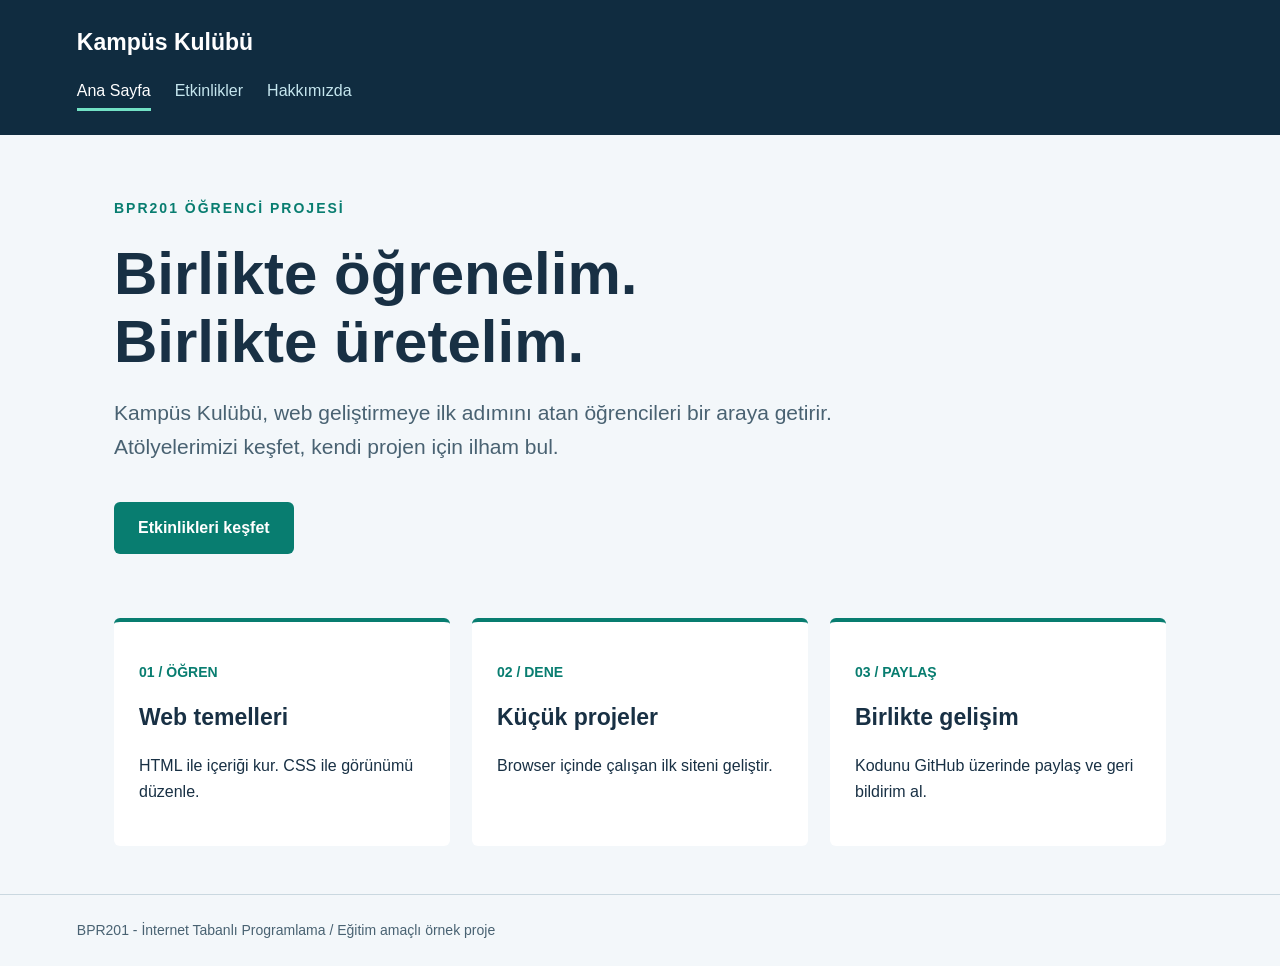
==== kampus/index.html @ 7253a87c "Add files via upload" ====
<!doctype html>
<html lang="tr">
<head>
  <meta charset="UTF-8">
  <meta name="viewport" content="width=device-width, initial-scale=1.0">
  <title>Ana Sayfa | Kampüs Kulübü</title>
  <link rel="stylesheet" href="style.css">
</head>
<body>
<header><div class="brand">Kampüs Kulübü</div><nav aria-label="Ana menü"><a href="index.html" aria-current="page">Ana Sayfa</a>
<a href="etkinlikler.html">Etkinlikler</a>
<a href="hakkimizda.html">Hakkımızda</a></nav></header>
<main><p class="eyebrow">BPR201 ÖĞRENCİ PROJESİ</p>
<h1>Birlikte öğrenelim.<br>Birlikte üretelim.</h1>
<p class="intro">Kampüs Kulübü, web geliştirmeye ilk adımını atan öğrencileri bir araya getirir. Atölyelerimizi keşfet, kendi projen için ilham bul.</p>
<a class="button" href="etkinlikler.html">Etkinlikleri keşfet</a>
<section class="grid" aria-label="Kulüp çalışma alanları">
<article><p class="meta">01 / ÖĞREN</p><h2>Web temelleri</h2><p>HTML ile içeriği kur. CSS ile görünümü düzenle.</p></article>
<article><p class="meta">02 / DENE</p><h2>Küçük projeler</h2><p>Browser içinde çalışan ilk siteni geliştir.</p></article>
<article><p class="meta">03 / PAYLAŞ</p><h2>Birlikte gelişim</h2><p>Kodunu GitHub üzerinde paylaş ve geri bildirim al.</p></article>
</section></main>
<footer>BPR201 - İnternet Tabanlı Programlama / Eğitim amaçlı örnek proje</footer>
</body>
</html>
---- kampus/style.css ----
/* Ortak görünüm: Üç HTML dosyası bu dosyayı kullanır. */
* { box-sizing: border-box; }
body { margin: 0; font-family: Arial, sans-serif; color: #183044; background: #f3f7fa; line-height: 1.65; }
header { background: #102c40; color: white; padding: 24px max(6vw, 20px); }
.brand { font-weight: bold; font-size: 23px; }
nav { display: flex; flex-wrap: wrap; gap: 24px; margin-top: 12px; }
nav a { color: #c5e6ee; text-decoration: none; padding: 4px 0; }
nav a[aria-current="page"] { color: white; border-bottom: 3px solid #72e1c5; }
a { color: #086767; }
a:focus-visible { outline: 3px solid #e1a82b; outline-offset: 5px; }
main { max-width: 1100px; margin: 0 auto; padding: 48px 24px; min-height: 65vh; }
.eyebrow { color: #087d70; font-weight: bold; letter-spacing: 2px; font-size: 14px; }
h1 { font-size: clamp(34px, 5vw, 60px); line-height: 1.12; max-width: 850px; margin: 20px 0; }
.intro { font-size: 21px; max-width: 730px; color: #496272; }
.button { display: inline-block; margin: 16px 0 32px; padding: 13px 24px; background: #087d70; color: white; border-radius: 6px; text-decoration: none; font-weight: bold; }
.grid { display: grid; grid-template-columns: repeat(3, 1fr); gap: 22px; margin-top: 32px; }
article { background: white; border-top: 4px solid #087d70; padding: 25px; border-radius: 6px; }
article h2 { margin: 10px 0; font-size: 23px; }
.meta { font-size: 14px; color: #087d70; font-weight: bold; }
.note { padding: 18px 22px; border-left: 4px solid #db9d27; background: #fff4d8; margin-top: 30px; }
footer { border-top: 1px solid #cad8e0; padding: 24px 6vw; color: #496272; font-size: 14px; }
@media (max-width: 700px) { .grid { grid-template-columns: 1fr; } main { padding-top: 28px; } }
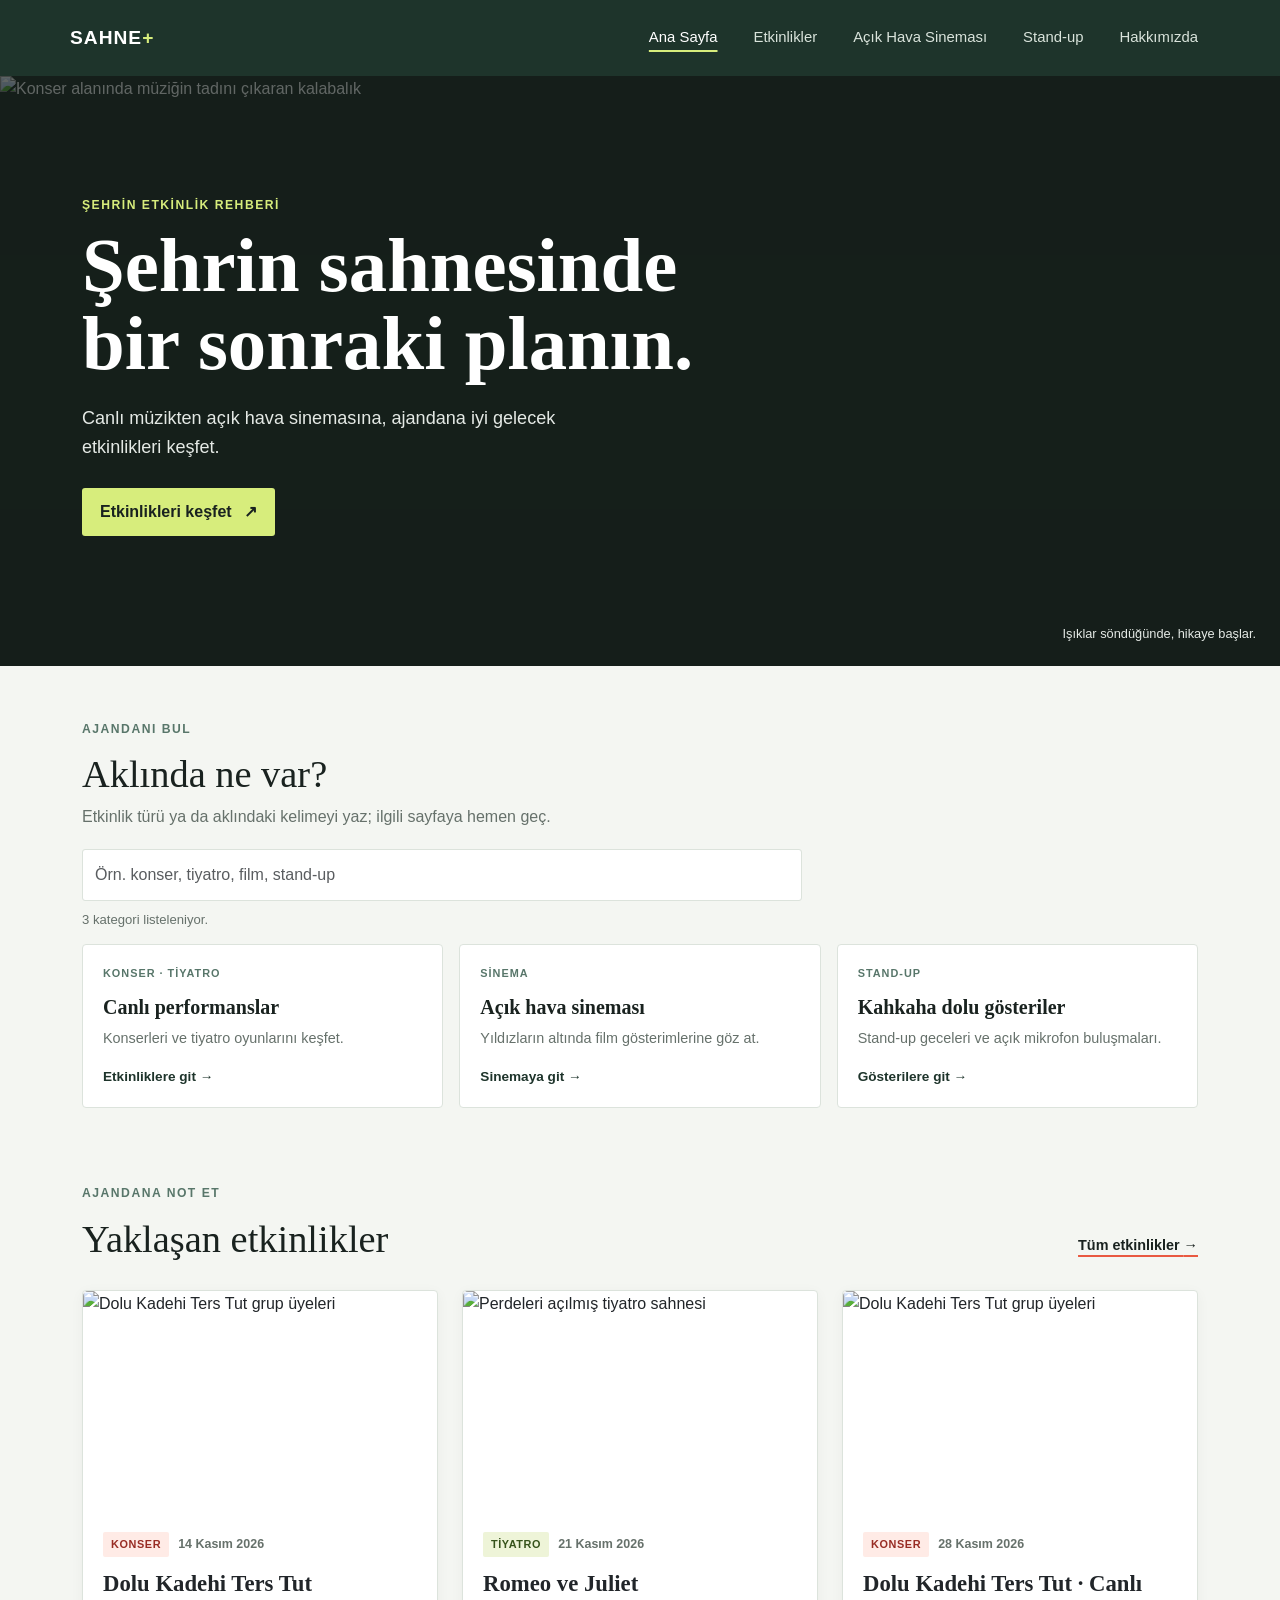
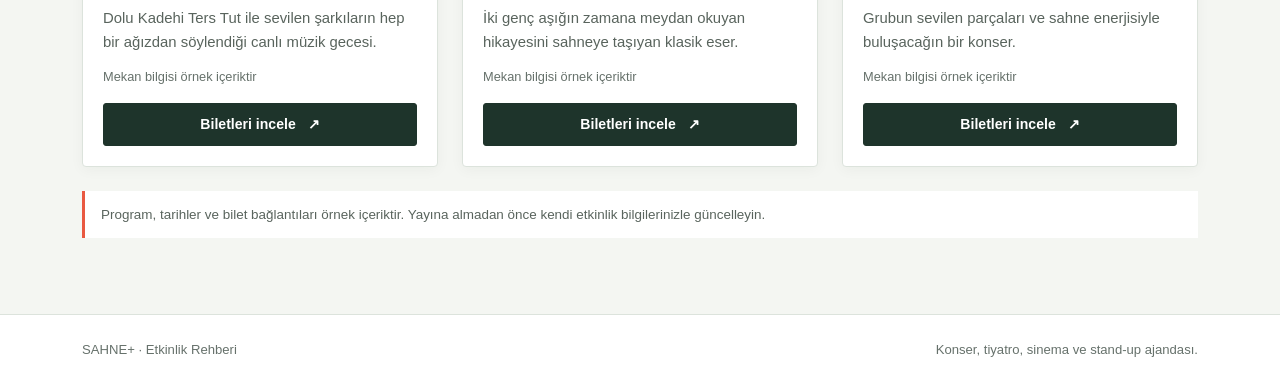
==== commit beb209ff: "Add event guide pages and shared interactions Co-authored-by: Copilot <223556219+Copilot@users.norep" ====
--- a/kampus/index.html
+++ b/kampus/index.html
@@ -3,22 +3,129 @@
 <head>
   <meta charset="UTF-8">
   <meta name="viewport" content="width=device-width, initial-scale=1.0">
-  <title>Ana Sayfa | Kampüs Kulübü</title>
+  <meta name="description" content="Konser, tiyatro, açık hava sineması ve stand-up etkinliklerini keşfet.">
+  <title>Sahne Ajandası | Etkinlik Rehberi</title>
+  <link href="https://cdn.jsdelivr.net/npm/bootstrap@5.3.3/dist/css/bootstrap.min.css" rel="stylesheet">
   <link rel="stylesheet" href="style.css">
 </head>
 <body>
-<header><div class="brand">Kampüs Kulübü</div><nav aria-label="Ana menü"><a href="index.html" aria-current="page">Ana Sayfa</a>
-<a href="etkinlikler.html">Etkinlikler</a>
-<a href="hakkimizda.html">Hakkımızda</a></nav></header>
-<main><p class="eyebrow">BPR201 ÖĞRENCİ PROJESİ</p>
-<h1>Birlikte öğrenelim.<br>Birlikte üretelim.</h1>
-<p class="intro">Kampüs Kulübü, web geliştirmeye ilk adımını atan öğrencileri bir araya getirir. Atölyelerimizi keşfet, kendi projen için ilham bul.</p>
-<a class="button" href="etkinlikler.html">Etkinlikleri keşfet</a>
-<section class="grid" aria-label="Kulüp çalışma alanları">
-<article><p class="meta">01 / ÖĞREN</p><h2>Web temelleri</h2><p>HTML ile içeriği kur. CSS ile görünümü düzenle.</p></article>
-<article><p class="meta">02 / DENE</p><h2>Küçük projeler</h2><p>Browser içinde çalışan ilk siteni geliştir.</p></article>
-<article><p class="meta">03 / PAYLAŞ</p><h2>Birlikte gelişim</h2><p>Kodunu GitHub üzerinde paylaş ve geri bildirim al.</p></article>
-</section></main>
-<footer>BPR201 - İnternet Tabanlı Programlama / Eğitim amaçlı örnek proje</footer>
+<header class="site-header">
+  <nav class="navbar navbar-expand-md navbar-dark container" aria-label="Ana menü">
+    <a class="navbar-brand brand" href="index.html">SAHNE<span>+</span></a>
+    <button class="navbar-toggler" type="button" aria-controls="mainNavigation" aria-expanded="false" aria-label="Menüyü aç">
+      <span class="navbar-toggler-icon"></span>
+    </button>
+    <div class="collapse navbar-collapse" id="mainNavigation">
+      <div class="navbar-nav ms-auto">
+        <a class="nav-link active" href="index.html" aria-current="page">Ana Sayfa</a>
+        <a class="nav-link" href="etkinlikler.html">Etkinlikler</a>
+        <a class="nav-link" href="acik-hava-sinemasi.html">Açık Hava Sineması</a>
+        <a class="nav-link" href="stand-up.html">Stand-up</a>
+        <a class="nav-link" href="hakkimizda.html">Hakkımızda</a>
+      </div>
+    </div>
+  </nav>
+</header>
+<main>
+  <section class="hero" aria-labelledby="hero-title">
+    <img class="hero-image" src="https://images.unsplash.com/photo-1501386761578-eac5c94b800a?auto=format&fit=crop&w=2200&q=85" alt="Konser alanında müziğin tadını çıkaran kalabalık">
+    <div class="hero-content container">
+      <p class="eyebrow">ŞEHRİN ETKİNLİK REHBERİ</p>
+      <h1 id="hero-title">Şehrin sahnesinde<br>bir sonraki planın.</h1>
+      <p class="hero-copy">Canlı müzikten açık hava sinemasına, ajandana iyi gelecek etkinlikleri keşfet.</p>
+      <a class="btn btn-accent" href="etkinlikler.html">Etkinlikleri keşfet <span aria-hidden="true">↗</span></a>
+    </div>
+    <span class="hero-caption">Işıklar söndüğünde, hikaye başlar.</span>
+  </section>
+
+  <section class="container search-section" aria-labelledby="search-title">
+    <div class="search-heading">
+      <p class="eyebrow">AJANDANI BUL</p>
+      <h2 id="search-title">Aklında ne var?</h2>
+      <p>Etkinlik türü ya da aklındaki kelimeyi yaz; ilgili sayfaya hemen geç.</p>
+    </div>
+    <label class="visually-hidden" for="event-search">Etkinlik veya kategori ara</label>
+    <input class="form-control event-search-input" id="event-search" type="search" placeholder="Örn. konser, tiyatro, film, stand-up" autocomplete="off" aria-controls="search-results">
+    <p class="search-status" id="search-status" aria-live="polite">3 kategori listeleniyor.</p>
+    <div class="row g-3" id="search-results">
+      <div class="col-md-4 search-result" data-search="konser tiyatro canlı müzik sahne oyun dolu kadehi ters tut romeo ve juliet yarım kalan mektuplar etkinlikler">
+        <a class="search-category" href="etkinlikler.html">
+          <span class="search-category-type">KONSER · TİYATRO</span>
+          <span class="search-category-title">Canlı performanslar</span>
+          <span class="search-category-copy">Konserleri ve tiyatro oyunlarını keşfet.</span>
+          <span class="search-category-link">Etkinliklere git <span aria-hidden="true">→</span></span>
+        </a>
+      </div>
+      <div class="col-md-4 search-result" data-search="açık hava sineması sinema film 90lar 90'lar clueless the mask jurassic park gösterim perde">
+        <a class="search-category" href="acik-hava-sinemasi.html">
+          <span class="search-category-type">SİNEMA</span>
+          <span class="search-category-title">Açık hava sineması</span>
+          <span class="search-category-copy">Yıldızların altında film gösterimlerine göz at.</span>
+          <span class="search-category-link">Sinemaya git <span aria-hidden="true">→</span></span>
+        </a>
+      </div>
+      <div class="col-md-4 search-result" data-search="stand-up stand up komedi kahkaha açık mikrofon gündelik hayat komedisi haftanın en komik gecesi">
+        <a class="search-category" href="stand-up.html">
+          <span class="search-category-type">STAND-UP</span>
+          <span class="search-category-title">Kahkaha dolu gösteriler</span>
+          <span class="search-category-copy">Stand-up geceleri ve açık mikrofon buluşmaları.</span>
+          <span class="search-category-link">Gösterilere git <span aria-hidden="true">→</span></span>
+        </a>
+      </div>
+    </div>
+    <p class="search-empty" id="search-empty" hidden>Bu aramayla eşleşen bir kategori bulamadık. Başka bir kelime deneyebilirsin.</p>
+  </section>
+
+  <section class="container section-space" aria-labelledby="featured-title">
+    <div class="section-heading">
+      <div>
+        <p class="eyebrow">AJANDANA NOT ET</p>
+        <h2 id="featured-title">Yaklaşan etkinlikler</h2>
+      </div>
+      <a class="text-link" href="etkinlikler.html">Tüm etkinlikler <span aria-hidden="true">→</span></a>
+    </div>
+    <div class="row g-4">
+      <div class="col-md-6 col-lg-4">
+        <article class="card event-card h-100">
+          <img src="https://thumb.wikimedia.org/wikipedia/commons/thumb/5/54/Dolu_Kadehi_Ters_Tut.jpg/960px-Dolu_Kadehi_Ters_Tut.jpg" class="card-img-top event-image" alt="Dolu Kadehi Ters Tut grup üyeleri" loading="lazy">
+          <div class="card-body">
+            <div class="event-meta"><span class="event-type concert">KONSER</span><span>14 Kasım 2026</span></div>
+            <h3 class="card-title">Dolu Kadehi Ters Tut</h3>
+            <p class="card-text">Dolu Kadehi Ters Tut ile sevilen şarkıların hep bir ağızdan söylendiği canlı müzik gecesi.</p>
+            <p class="event-place">Mekan bilgisi örnek içeriktir</p>
+            <a class="btn btn-ticket mt-auto" href="https://www.biletix.com/" target="_blank" rel="noopener noreferrer">Biletleri incele <span aria-hidden="true">↗</span></a>
+          </div>
+        </article>
+      </div>
+      <div class="col-md-6 col-lg-4">
+        <article class="card event-card h-100">
+          <img src="https://images.unsplash.com/photo-1503095396549-807759245b35?auto=format&fit=crop&w=900&q=80" class="card-img-top event-image" alt="Perdeleri açılmış tiyatro sahnesi" loading="lazy">
+          <div class="card-body">
+            <div class="event-meta"><span class="event-type theatre">TİYATRO</span><span>21 Kasım 2026</span></div>
+            <h3 class="card-title">Romeo ve Juliet</h3>
+            <p class="card-text">İki genç aşığın zamana meydan okuyan hikayesini sahneye taşıyan klasik eser.</p>
+            <p class="event-place">Mekan bilgisi örnek içeriktir</p>
+            <a class="btn btn-ticket mt-auto" href="https://biletinial.com/" target="_blank" rel="noopener noreferrer">Biletleri incele <span aria-hidden="true">↗</span></a>
+          </div>
+        </article>
+      </div>
+      <div class="col-md-6 col-lg-4">
+        <article class="card event-card h-100">
+          <img src="https://thumb.wikimedia.org/wikipedia/commons/thumb/5/54/Dolu_Kadehi_Ters_Tut.jpg/960px-Dolu_Kadehi_Ters_Tut.jpg" class="card-img-top event-image" alt="Dolu Kadehi Ters Tut grup üyeleri" loading="lazy">
+          <div class="card-body">
+            <div class="event-meta"><span class="event-type concert">KONSER</span><span>28 Kasım 2026</span></div>
+            <h3 class="card-title">Dolu Kadehi Ters Tut · Canlı</h3>
+            <p class="card-text">Grubun sevilen parçaları ve sahne enerjisiyle buluşacağın bir konser.</p>
+            <p class="event-place">Mekan bilgisi örnek içeriktir</p>
+            <a class="btn btn-ticket mt-auto" href="https://www.bubilet.com.tr/" target="_blank" rel="noopener noreferrer">Biletleri incele <span aria-hidden="true">↗</span></a>
+          </div>
+        </article>
+      </div>
+    </div>
+    <p class="demo-note">Program, tarihler ve bilet bağlantıları örnek içeriktir. Yayına almadan önce kendi etkinlik bilgilerinizle güncelleyin.</p>
+  </section>
+</main>
+<footer class="site-footer"><div class="container d-flex flex-column flex-sm-row justify-content-between gap-2"><span>SAHNE+ · Etkinlik Rehberi</span><span>Konser, tiyatro, sinema ve stand-up ajandası.</span></div></footer>
+<script src="script.js" defer></script>
 </body>
 </html>
--- a/kampus/style.css
+++ b/kampus/style.css
@@ -1,22 +1,116 @@
-/* Ortak görünüm: Üç HTML dosyası bu dosyayı kullanır. */
+:root {
+	--ink: #19221f;
+	--forest: #1e342b;
+	--paper: #f4f6f2;
+	--muted: #66716b;
+	--line: #dce3dc;
+	--coral: #e95941;
+	--lime: #d7ed7c;
+}
+
 * { box-sizing: border-box; }
-body { margin: 0; font-family: Arial, sans-serif; color: #183044; background: #f3f7fa; line-height: 1.65; }
-header { background: #102c40; color: white; padding: 24px max(6vw, 20px); }
-.brand { font-weight: bold; font-size: 23px; }
-nav { display: flex; flex-wrap: wrap; gap: 24px; margin-top: 12px; }
-nav a { color: #c5e6ee; text-decoration: none; padding: 4px 0; }
-nav a[aria-current="page"] { color: white; border-bottom: 3px solid #72e1c5; }
-a { color: #086767; }
-a:focus-visible { outline: 3px solid #e1a82b; outline-offset: 5px; }
-main { max-width: 1100px; margin: 0 auto; padding: 48px 24px; min-height: 65vh; }
-.eyebrow { color: #087d70; font-weight: bold; letter-spacing: 2px; font-size: 14px; }
-h1 { font-size: clamp(34px, 5vw, 60px); line-height: 1.12; max-width: 850px; margin: 20px 0; }
-.intro { font-size: 21px; max-width: 730px; color: #496272; }
-.button { display: inline-block; margin: 16px 0 32px; padding: 13px 24px; background: #087d70; color: white; border-radius: 6px; text-decoration: none; font-weight: bold; }
-.grid { display: grid; grid-template-columns: repeat(3, 1fr); gap: 22px; margin-top: 32px; }
-article { background: white; border-top: 4px solid #087d70; padding: 25px; border-radius: 6px; }
-article h2 { margin: 10px 0; font-size: 23px; }
-.meta { font-size: 14px; color: #087d70; font-weight: bold; }
-.note { padding: 18px 22px; border-left: 4px solid #db9d27; background: #fff4d8; margin-top: 30px; }
-footer { border-top: 1px solid #cad8e0; padding: 24px 6vw; color: #496272; font-size: 14px; }
-@media (max-width: 700px) { .grid { grid-template-columns: 1fr; } main { padding-top: 28px; } }
+html { scroll-behavior: smooth; }
+body { margin: 0; color: var(--ink); background: var(--paper); font-family: "Trebuchet MS", "Segoe UI", sans-serif; line-height: 1.6; }
+a { color: inherit; }
+a:focus-visible, button:focus-visible { outline: 3px solid var(--lime); outline-offset: 4px; }
+.site-header { position: relative; z-index: 2; background: var(--forest); }
+.site-header .navbar { min-height: 76px; }
+.brand { color: #fff !important; font-size: 1.2rem; font-weight: 900; letter-spacing: 1px; }
+.brand span { color: var(--lime); }
+.navbar-nav { gap: 12px; }
+.navbar .nav-link { color: #d9e3db; font-size: .93rem; padding-inline: 12px !important; }
+.navbar .nav-link:hover, .navbar .nav-link.active { color: #fff; }
+.navbar .nav-link.active { text-decoration: underline; text-decoration-color: var(--lime); text-decoration-thickness: 2px; text-underline-offset: 8px; }
+.hero { position: relative; display: flex; align-items: center; min-height: 590px; overflow: hidden; color: #fff; background: #202d27; }
+.hero::after { position: absolute; inset: 0; background: #101814a8; content: ""; }
+.hero-image { position: absolute; inset: 0; width: 100%; height: 100%; object-fit: cover; object-position: center 58%; }
+.hero-content { position: relative; z-index: 1; padding-top: 74px; padding-bottom: 84px; animation: arrive .65s ease-out both; }
+.eyebrow { margin-bottom: 12px; color: #58766a; font-size: .76rem; font-weight: 800; letter-spacing: 1.5px; }
+.hero .eyebrow { color: var(--lime); }
+.hero h1, .about-page h1 { max-width: 780px; margin: 0 0 20px; font-family: Georgia, "Times New Roman", serif; font-size: clamp(2.7rem, 6vw, 5.2rem); font-weight: 700; line-height: 1.02; }
+.hero-copy { max-width: 540px; margin-bottom: 27px; color: #e4e9e5; font-size: 1.13rem; }
+.btn-accent { padding: 12px 18px; border: 0; border-radius: 3px; color: var(--ink); background: var(--lime); font-weight: 800; }
+.btn-accent:hover { color: var(--ink); background: #e4f59d; }
+.btn-accent span, .btn-ticket span { margin-left: 8px; }
+.hero-caption { position: absolute; right: max(calc((100vw - 1320px) / 2), 24px); bottom: 22px; z-index: 1; color: #e4e9e5; font-size: .8rem; }
+.section-space { padding-top: 76px; padding-bottom: 76px; }
+.section-heading { display: flex; align-items: end; justify-content: space-between; gap: 24px; margin-bottom: 28px; }
+.section-heading h2 { margin: 0; font-family: Georgia, "Times New Roman", serif; font-size: clamp(1.9rem, 3vw, 2.6rem); }
+.text-link { flex: 0 0 auto; padding-bottom: 5px; color: var(--ink); font-size: .9rem; font-weight: 800; text-decoration-color: var(--coral); text-decoration-thickness: 2px; text-underline-offset: 5px; }
+.search-section { padding-top: 54px; }
+.search-heading { margin-bottom: 20px; }
+.search-heading h2 { margin: 0 0 6px; font-family: Georgia, "Times New Roman", serif; font-size: clamp(1.9rem, 3vw, 2.6rem); }
+.search-heading > p:last-child { margin: 0; color: var(--muted); }
+.event-search-input { max-width: 720px; min-height: 52px; margin-bottom: 8px; border-color: var(--line); border-radius: 3px; font: inherit; }
+.event-search-input:focus { border-color: var(--forest); box-shadow: 0 0 0 3px #1e342b20; }
+.search-status { margin: 0 0 14px; color: var(--muted); font-size: .82rem; }
+.search-result[hidden] { display: none !important; }
+.search-category { display: flex; height: 100%; flex-direction: column; padding: 20px; border: 1px solid var(--line); border-radius: 4px; color: var(--ink); background: #fff; text-decoration: none; transition: transform .2s ease, box-shadow .2s ease; }
+.search-category:hover { transform: translateY(-3px); box-shadow: 0 10px 24px #15231a12; }
+.search-category-type { color: #58766a; font-size: .68rem; font-weight: 800; letter-spacing: 1px; }
+.search-category-title { margin: 8px 0 4px; font-family: Georgia, "Times New Roman", serif; font-size: 1.25rem; font-weight: 700; }
+.search-category-copy { color: var(--muted); font-size: .9rem; }
+.search-category-link { margin-top: 16px; color: var(--forest); font-size: .85rem; font-weight: 800; }
+.search-empty { margin: 0; padding: 18px; border: 1px solid var(--line); color: var(--muted); background: #fff; }
+.event-card { overflow: hidden; border: 1px solid var(--line); border-radius: 4px; background: #fff; box-shadow: 0 3px 14px #15231a0b; transition: transform .2s ease, box-shadow .2s ease; }
+.event-card:hover { transform: translateY(-4px); box-shadow: 0 12px 28px #15231a16; }
+.event-image { width: 100%; aspect-ratio: 16 / 10; object-fit: cover; }
+.image-credit { margin: 0; padding: 5px 12px; color: var(--muted); background: #fff; font-size: .68rem; }
+.image-credit a { text-decoration-color: var(--line); text-underline-offset: 2px; }
+.event-card .card-body { display: flex; flex-direction: column; align-items: flex-start; padding: 20px; }
+.event-meta { display: flex; flex-wrap: wrap; align-items: center; gap: 9px; margin-bottom: 13px; color: var(--muted); font-size: .78rem; font-weight: 700; }
+.event-type { padding: 4px 8px; border-radius: 2px; font-size: .68rem; letter-spacing: .6px; }
+.event-type.concert { color: #982c24; background: #ffebe6; }
+.event-type.theatre { color: #36531b; background: #eef4d8; }
+.event-card .card-title { margin-bottom: 9px; font-family: Georgia, "Times New Roman", serif; font-size: 1.42rem; font-weight: 700; }
+.event-card .card-text { margin-bottom: 13px; color: #59645d; font-size: .93rem; }
+.event-place { margin-top: auto; margin-bottom: 15px; color: var(--muted); font-size: .8rem; }
+.btn-ticket { width: 100%; padding: 10px 14px; border: 1px solid var(--forest); border-radius: 3px; color: #fff; background: var(--forest); font-size: .88rem; font-weight: 700; text-align: center; }
+.btn-ticket:hover { border-color: var(--coral); color: #fff; background: var(--coral); }
+.demo-note { margin: 24px 0 0; padding: 13px 16px; border-left: 3px solid var(--coral); color: #59645d; background: #fff; font-size: .84rem; }
+.listing-heading { max-width: 760px; margin-bottom: 34px; }
+.listing-heading h1 { margin: 0 0 12px; font-family: Georgia, "Times New Roman", serif; font-size: clamp(2.6rem, 5vw, 4.4rem); line-height: 1.05; }
+.page-intro { max-width: 680px; margin: 0; color: var(--muted); font-size: 1.1rem; }
+.about-page { min-height: calc(100vh - 150px); }
+.about-page h1 { margin-bottom: 24px; }
+.about-page > .page-intro { max-width: 740px; font-size: 1.2rem; }
+.about-band { display: grid; grid-template-columns: repeat(3, 1fr); gap: 30px; margin-top: 58px; padding: 32px 0; border-top: 1px solid var(--line); border-bottom: 1px solid var(--line); }
+.about-band h2 { margin: 12px 0 6px; font-family: Georgia, "Times New Roman", serif; font-size: 1.55rem; }
+.about-band p { max-width: 280px; margin: 0; color: var(--muted); }
+.about-number { color: var(--coral); font-size: .8rem; font-weight: 900; }
+.site-footer { padding: 24px 0; border-top: 1px solid var(--line); color: var(--muted); background: #fff; font-size: .82rem; }
+
+@keyframes arrive { from { opacity: 0; transform: translateY(12px); } to { opacity: 1; transform: translateY(0); } }
+
+@media (max-width: 767.98px) {
+	.site-header .navbar { min-height: 68px; }
+	.navbar-nav { gap: 0; padding: 12px 0 15px; }
+	.navbar .nav-link { padding: 8px 0 !important; }
+	.hero { min-height: 530px; }
+	.hero-content { padding-top: 56px; padding-bottom: 78px; }
+	.hero-caption { right: 20px; bottom: 17px; }
+	.section-space { padding-top: 54px; padding-bottom: 54px; }
+	.section-heading { align-items: flex-start; flex-direction: column; gap: 12px; }
+	.about-band { grid-template-columns: 1fr; gap: 24px; margin-top: 38px; }
+}
+
+@media (max-width: 575.98px) {
+	.hero { min-height: 480px; }
+	.hero h1, .about-page h1 { font-size: clamp(2.35rem, 10.5vw, 3.25rem); }
+	.hero-copy { font-size: 1rem; }
+	.hero-caption { right: 20px; left: 20px; font-size: .72rem; text-align: right; }
+	.section-space { padding-top: 44px; padding-bottom: 44px; }
+	.search-section { padding-top: 40px; }
+	.search-category { padding: 17px; }
+	.listing-heading { margin-bottom: 26px; }
+	.listing-heading h1 { font-size: clamp(2.25rem, 10vw, 3.5rem); }
+	.page-intro { font-size: 1rem; }
+	.about-page > .page-intro { font-size: 1.05rem; }
+	.about-band { gap: 20px; }
+	.event-card .card-body { padding: 17px; }
+	.site-footer { font-size: .76rem; }
+}
+
+@media (prefers-reduced-motion: reduce) {
+	*, *::before, *::after { scroll-behavior: auto !important; animation-duration: .01ms !important; animation-iteration-count: 1 !important; transition-duration: .01ms !important; }
+}
